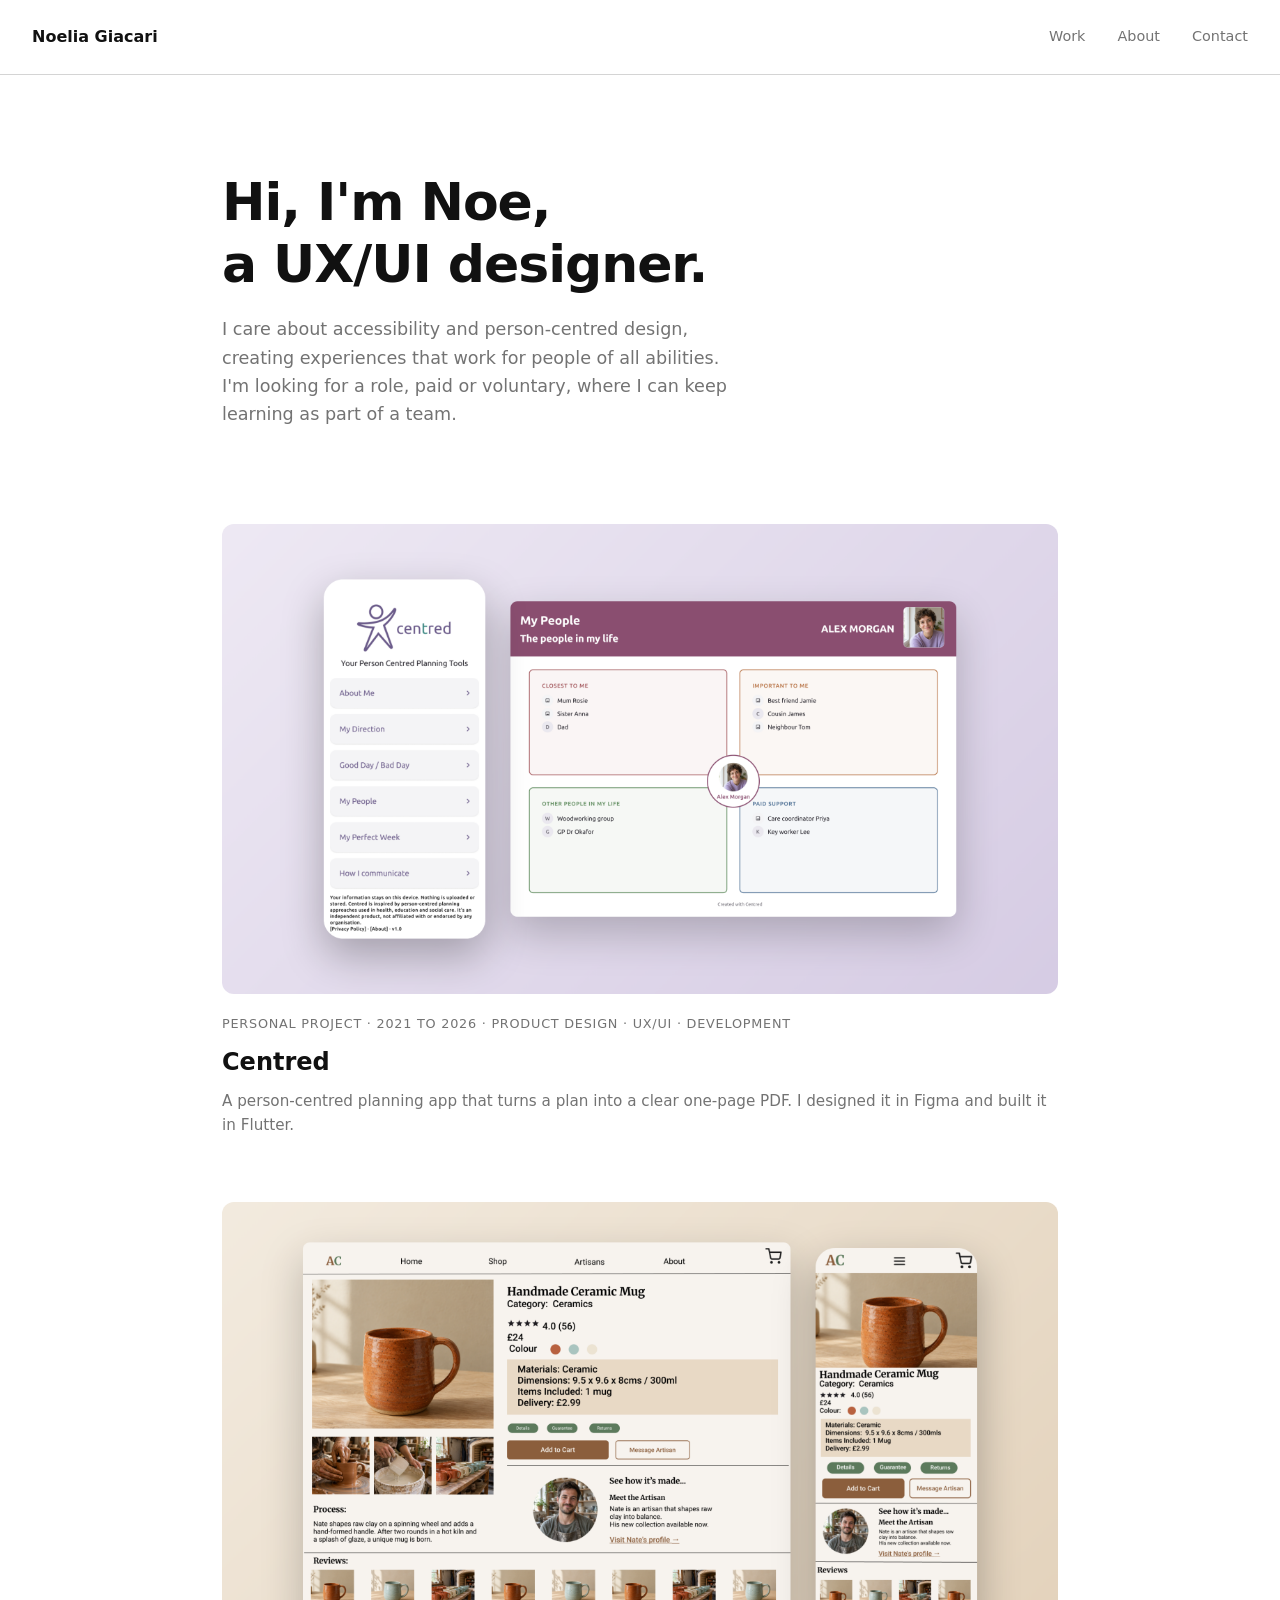
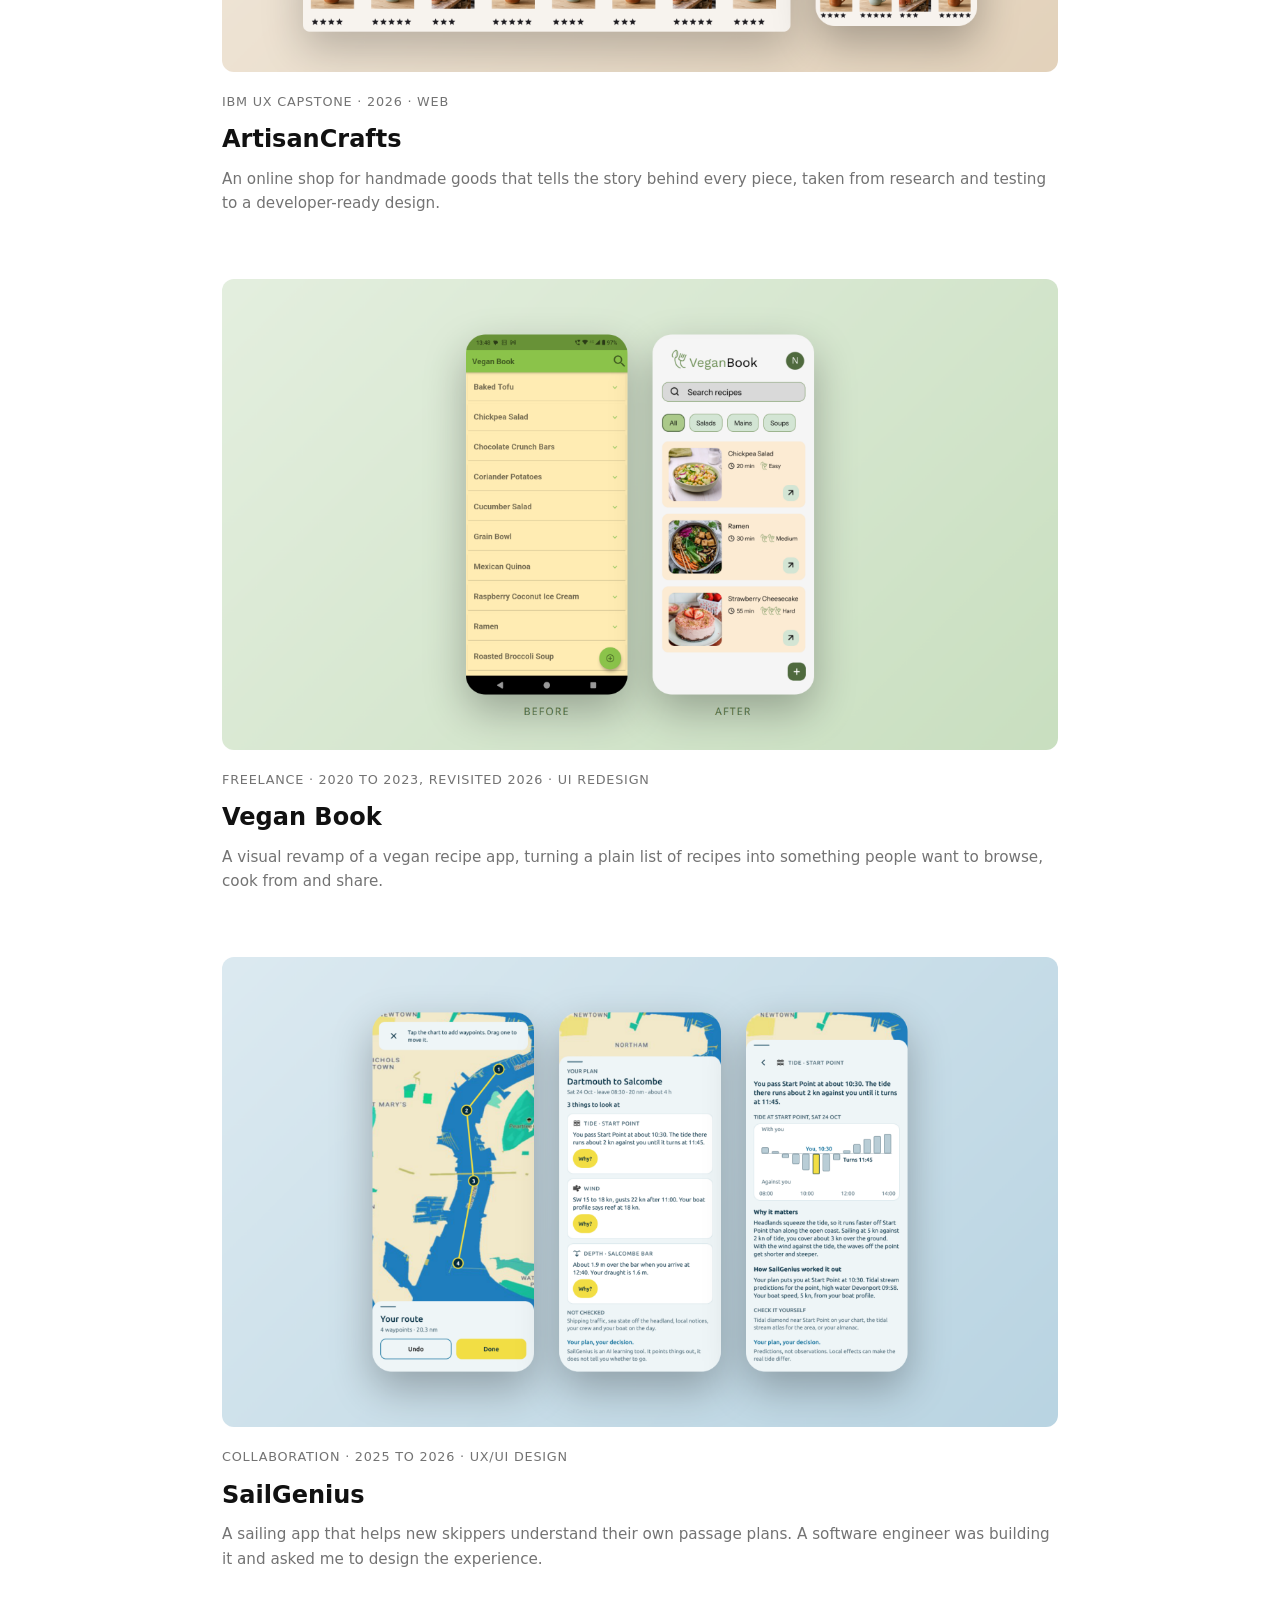
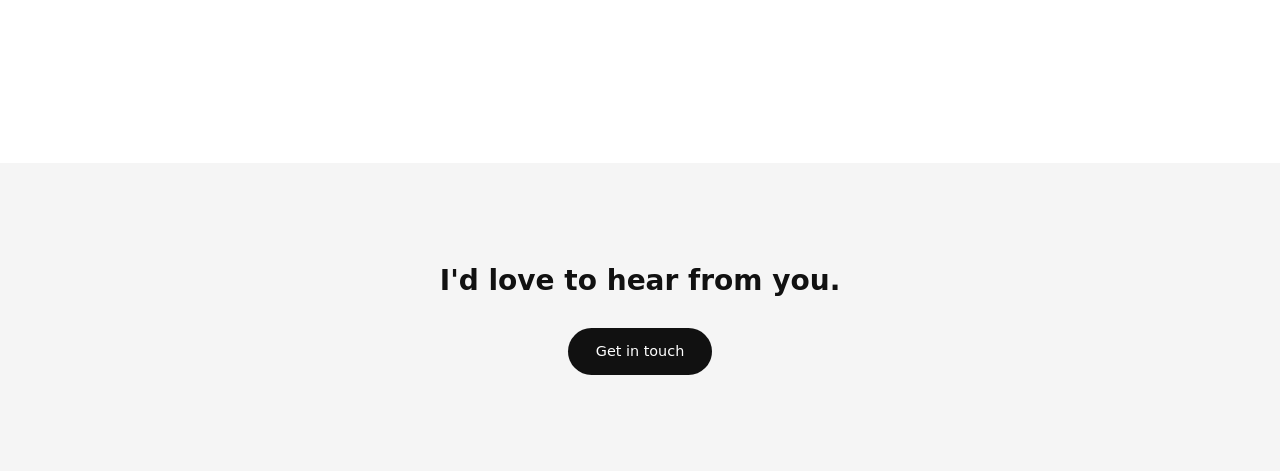
==== index.html @ a6a427f9 "Portfolio: Centred, ArtisanCrafts, Vegan Book, SailGenius and About" ====
<!DOCTYPE html>
<html lang="en">
<head>
  <meta charset="UTF-8" />
  <meta name="viewport" content="width=device-width, initial-scale=1.0" />
  <title>Noelia Giacari · UX/UI Designer</title>
  <link rel="stylesheet" href="style.css" />
</head>
<body>

  <!-- NAV -->
  <nav>
    <a href="index.html" class="nav-logo">Noelia Giacari</a>
    <div class="nav-links">
      <a href="index.html">Work</a>
      <a href="about.html">About</a>
      <a href="mailto:ngiacari@gmail.com">Contact</a>
    </div>
  </nav>

  <!-- HERO -->
  <section class="hero">
    <h1>Hi, I'm Noe,<br>a UX/UI designer.</h1>
    <p>I care about accessibility and person-centred design, creating experiences that work for people of all abilities. I'm looking for a role, paid or voluntary, where I can keep learning as part of a team.</p>
  </section>

  <!-- CASE STUDIES
       One card per project, in the order they appear on the page.
       To reorder, move a whole <div class="case-card"> ... </div> block. -->
  <section class="work">

    <!-- 1. Centred (personal project) -->
    <div class="case-card">
      <a href="centred.html">
        <img class="case-img" src="images/covers/centred.png" alt="Centred Home screen and My People PDF" />
        <div class="case-info">
          <span class="tag">Personal project · 2021 to 2026 · Product Design · UX/UI · Development</span>
          <h2>Centred</h2>
          <p>A person-centred planning app that turns a plan into a clear one-page PDF. I designed it in Figma and built it in Flutter.</p>
        </div>
      </a>
    </div>

    <!-- 2. ArtisanCrafts (IBM UX capstone) -->
    <div class="case-card">
      <a href="artisancrafts.html">
        <img class="case-img" src="images/covers/artisancrafts.png" alt="ArtisanCrafts product page for a handmade mug, on desktop and mobile" />
        <div class="case-info">
          <span class="tag">IBM UX Capstone · 2026 · Web</span>
          <h2>ArtisanCrafts</h2>
          <p>An online shop for handmade goods that tells the story behind every piece, taken from research and testing to a developer-ready design.</p>
        </div>
      </a>
    </div>

    <!-- 3. Vegan Book (freelance) -->
    <div class="case-card">
      <a href="vegan-book.html">
        <img class="case-img" src="images/covers/vegan-book.png" alt="Vegan Book home screen before and after the redesign" />
        <div class="case-info">
          <span class="tag">Freelance · 2020 to 2023, revisited 2026 · UI Redesign</span>
          <h2>Vegan Book</h2>
          <p>A visual revamp of a vegan recipe app, turning a plain list of recipes into something people want to browse, cook from and share.</p>
        </div>
      </a>
    </div>

    <!-- 4. SailGenius (collaboration) -->
    <div class="case-card">
      <a href="sailgenius.html">
        <img class="case-img" src="images/covers/sailgenius.png" alt="SailGenius screens: drawing a route, findings and the Why? screen for the tide" />
        <div class="case-info">
          <span class="tag">Collaboration · 2025 to 2026 · UX/UI Design</span>
          <h2>SailGenius</h2>
          <p>A sailing app that helps new skippers understand their own passage plans. A software engineer was building it and asked me to design the experience.</p>
        </div>
      </a>
    </div>

  </section>

  <!-- CONTACT CTA -->
  <section class="cta">
    <h2>I'd love to hear from you.</h2>
    <a href="mailto:ngiacari@gmail.com" class="btn">Get in touch</a>
  </section>

</body>
</html>
---- style.css ----
/* ─── RESET & BASE ─────────────────────────────────────────── */
*, *::before, *::after {
  box-sizing: border-box;
  margin: 0;
  padding: 0;
}

:root {
  --black: #111111;
  --white: #ffffff;
  --gray-100: #f5f5f5;
  --gray-300: #d4d4d4;
  --gray-500: #737373;
  --accent: #111111;

  --font-sans: 'Inter', system-ui, -apple-system, sans-serif;
  --max-width: 900px;
  --section-gap: 6rem;
}

html {
  font-size: 16px;
  scroll-behavior: smooth;
}

body {
  font-family: var(--font-sans);
  color: var(--black);
  background: var(--white);
  line-height: 1.6;
}

a {
  color: inherit;
  text-decoration: none;
}

ul {
  padding-left: 1.25rem;
}

li {
  margin-bottom: 0.4rem;
}

/* ─── NAV ───────────────────────────────────────────────────── */
nav {
  display: flex;
  justify-content: space-between;
  align-items: center;
  padding: 1.5rem 2rem;
  border-bottom: 1px solid var(--gray-300);
  position: sticky;
  top: 0;
  background: var(--white);
  z-index: 100;
}

.nav-logo {
  font-weight: 600;
  font-size: 1rem;
}

.nav-links {
  display: flex;
  gap: 2rem;
  font-size: 0.9rem;
  color: var(--gray-500);
}

.nav-links a:hover {
  color: var(--black);
}

/* ─── HOMEPAGE HERO ─────────────────────────────────────────── */
.hero {
  max-width: var(--max-width);
  margin: 0 auto;
  padding: 6rem 2rem 4rem;
}

.hero h1 {
  font-size: clamp(2rem, 5vw, 3.25rem);
  font-weight: 600;
  line-height: 1.2;
  letter-spacing: -0.02em;
  margin-bottom: 1.25rem;
}

.hero p {
  font-size: 1.1rem;
  color: var(--gray-500);
  max-width: 520px;
}

/* ─── WORK / CASE CARDS ─────────────────────────────────────── */
.work {
  max-width: var(--max-width);
  margin: 0 auto;
  padding: 2rem 2rem 8rem;
  display: flex;
  flex-direction: column;
  gap: 4rem;
}

.case-card a {
  display: block;
}

.case-card a:hover .case-img {
  opacity: 0.85;
}

.case-img {
  display: block;
  width: 100%;
  height: auto;
  object-fit: cover;
  aspect-ratio: 16 / 9;
  border-radius: 12px;
  transition: opacity 0.2s;
  margin-bottom: 1.25rem;
}

.case-info .tag {
  font-size: 0.8rem;
  color: var(--gray-500);
  text-transform: uppercase;
  letter-spacing: 0.06em;
  display: block;
  margin-bottom: 0.5rem;
}

.case-info h2 {
  font-size: 1.5rem;
  font-weight: 600;
  margin-bottom: 0.5rem;
}

.case-info p {
  color: var(--gray-500);
  font-size: 0.95rem;
}

/* ─── PLACEHOLDER IMAGES ────────────────────────────────────── */
.placeholder-img {
  background: var(--gray-100);
  border-radius: 10px;
  display: flex;
  align-items: center;
  justify-content: center;
  position: relative;
  overflow: hidden;
}

.placeholder-img.large {
  aspect-ratio: 16 / 8;
  width: 100%;
}

.placeholder-img:not(.large) {
  aspect-ratio: 16 / 9;
  width: 100%;
}

.img-label {
  font-size: 0.8rem;
  color: var(--gray-500);
  position: absolute;
  bottom: 0.75rem;
  left: 0.75rem;
  background: var(--white);
  padding: 0.2rem 0.5rem;
  border-radius: 4px;
}

/* ─── CASE STUDY HERO ───────────────────────────────────────── */
.cs-hero {
  max-width: var(--max-width);
  margin: 0 auto;
  padding: 4rem 2rem 2rem;
}

.cs-hero-text {
  margin-bottom: 2.5rem;
}

.cs-hero-text h1 {
  font-size: clamp(1.75rem, 4vw, 2.75rem);
  font-weight: 600;
  letter-spacing: -0.02em;
  line-height: 1.2;
  margin: 0.75rem 0 1rem;
}

.cs-subtitle {
  font-size: 1.05rem;
  color: var(--gray-500);
  max-width: 560px;
}

/* Small italic line under a case study title, e.g. "Working title" */
.cs-note {
  font-size: 0.9rem;
  font-style: italic;
  color: var(--gray-500);
  margin: -0.25rem 0 0.75rem;
}

.cs-hero-img {
  width: 100%;
  aspect-ratio: 16 / 8;
}

/* ─── METADATA BAR ──────────────────────────────────────────── */
.cs-meta {
  max-width: var(--max-width);
  margin: 2.5rem auto;
  padding: 1.5rem 2rem;
  border-top: 1px solid var(--gray-300);
  border-bottom: 1px solid var(--gray-300);
  display: flex;
  gap: 3rem;
  flex-wrap: wrap;
}

.meta-item {
  display: flex;
  flex-direction: column;
  gap: 0.2rem;
}

.meta-label {
  font-size: 0.75rem;
  text-transform: uppercase;
  letter-spacing: 0.06em;
  color: var(--gray-500);
}

.meta-value {
  font-size: 0.9rem;
  font-weight: 500;
}

/* ─── CASE STUDY CONTENT ────────────────────────────────────── */
.cs-content {
  max-width: var(--max-width);
  margin: 0 auto;
  padding: 2rem 2rem 4rem;
}

.cs-section {
  display: grid;
  grid-template-columns: 180px 1fr;
  gap: 2rem;
  padding: var(--section-gap) 0;
  border-top: 1px solid var(--gray-300);
}

.cs-section-label {
  padding-top: 0.2rem;
}

.cs-section-label span {
  font-size: 0.75rem;
  color: var(--gray-500);
  display: block;
  margin-bottom: 0.4rem;
}

.cs-section-label h2 {
  font-size: 1rem;
  font-weight: 600;
  position: sticky;
  top: 5rem;
}

.cs-section-body {
  display: flex;
  flex-direction: column;
  gap: 2.5rem;
}

.cs-block h3 {
  font-size: 1rem;
  font-weight: 600;
  margin-bottom: 0.75rem;
}

.cs-block p,
.cs-block li {
  font-size: 0.95rem;
  color: var(--gray-500);
  line-height: 1.75;
}

/* ─── CASE STUDY EXTRAS (ArtisanCrafts) ───────────────────────── */
.cs-block ul {
  padding-left: 1.2rem;
  margin-top: 0.5rem;
}
.cs-block li + li {
  margin-top: 0.35rem;
}
/* Two images side by side at full width (the .pair version is narrower) */
.cs-img-grid.wide img {
  border: 1px solid var(--gray-300);
}
/* A highlighted note, e.g. about simulated research */
.cs-callout {
  background: var(--gray-100);
  border-left: 3px solid var(--black);
  border-radius: 6px;
  padding: 1rem 1.25rem;
  font-size: 0.92rem;
  line-height: 1.7;
  color: var(--gray-500);
  margin-bottom: 2rem;
}
.cs-callout strong { color: var(--black); }
/* Persona: two short lists side by side */
.cs-persona {
  display: grid;
  grid-template-columns: 1fr 1fr;
  gap: 1.5rem;
  border: 1px solid var(--gray-300);
  border-radius: 10px;
  padding: 1.25rem 1.5rem;
  margin-top: 1rem;
}
.cs-persona h4 {
  font-size: 0.85rem;
  text-transform: uppercase;
  letter-spacing: 0.05em;
  margin-bottom: 0.25rem;
}
.cs-persona ul { margin-top: 0.25rem; }
/* A user quote */
.cs-block p.cs-quote {
  font-style: italic;
  border-left: 3px solid var(--gray-300);
  padding-left: 1rem;
  margin-top: 1rem;
}
@media (max-width: 640px) {
  .cs-persona { grid-template-columns: 1fr; }
}

 ─────────────────────────────────────────── */
.insight-cards {
  display: grid;
  grid-template-columns: repeat(auto-fit, minmax(200px, 1fr));
  gap: 1rem;
  margin-top: 0.75rem;
}

.insight-card {
  background: var(--gray-100);
  border-radius: 10px;
  padding: 1.25rem;
}

.insight-number {
  font-size: 0.75rem;
  font-weight: 600;
  color: var(--gray-500);
  display: block;
  margin-bottom: 0.5rem;
}

.insight-card p {
  font-size: 0.9rem !important;
  color: var(--black) !important;
}

/* ─── IMAGES INSIDE CASE STUDY ──────────────────────────────── */
.cs-img-full {
  width: 100%;
  aspect-ratio: 16 / 9;
  margin-top: 0.5rem;
}

.cs-img-grid {
  display: grid;
  grid-template-columns: 1fr 1fr;
  gap: 1rem;
  margin-top: 0.75rem;
}

.cs-img-grid img,
.cs-screens img,
.cs-img-full-real {
  width: 100%;
  height: auto;
  display: block;
  border-radius: 10px;
}

.cs-img-full-real {
  border: 1px solid var(--gray-300);
  margin-top: 0.5rem;
}

/* Row of phone screens */
.cs-screens {
  display: grid;
  grid-template-columns: repeat(4, 1fr);
  gap: 1rem;
  margin-top: 0.75rem;
}

.cs-screens img {
  border: 1px solid var(--gray-300);
}

.cs-screens.three {
  grid-template-columns: repeat(3, 1fr);
}

.cs-hero .cs-screens {
  margin-top: 0;
}

/* Before / after pair of phone screens */
.cs-img-grid.pair {
  max-width: 520px;
}

.cs-img-grid figure {
  margin: 0;
}

.cs-img-grid figcaption {
  font-size: 0.8rem;
  color: var(--gray-500);
  margin-top: 0.4rem;
}

.cs-img-grid.pair img {
  border: 1px solid var(--gray-300);
}

.img-caption {
  font-size: 0.8rem !important;
  color: var(--gray-500) !important;
  margin-top: 0.5rem;
}

/* ─── RESULTS GRID ──────────────────────────────────────────── */
.results-grid {
  display: grid;
  grid-template-columns: repeat(auto-fit, minmax(160px, 1fr));
  gap: 1rem;
  margin-bottom: 1.5rem;
}

.result-item {
  display: flex;
  flex-direction: column;
  gap: 0.3rem;
  padding: 1.25rem;
  border: 1px solid var(--gray-300);
  border-radius: 10px;
}

.result-stat {
  font-size: 2rem;
  font-weight: 700;
  letter-spacing: -0.02em;
}

.result-desc {
  font-size: 0.8rem;
  color: var(--gray-500);
}

/* ─── CASE STUDY NAVIGATION ─────────────────────────────────── */
.cs-nav {
  max-width: var(--max-width);
  margin: 0 auto;
  padding: 2rem;
  display: flex;
  justify-content: space-between;
  border-top: 1px solid var(--gray-300);
  font-size: 0.9rem;
}

.cs-nav-link:hover {
  text-decoration: underline;
}

/* ─── CTA ───────────────────────────────────────────────────── */
.cta {
  text-align: center;
  padding: 6rem 2rem;
  background: var(--gray-100);
  margin-top: 4rem;
}

.cta h2 {
  font-size: 1.75rem;
  font-weight: 600;
  margin-bottom: 1.5rem;
}

.btn {
  display: inline-block;
  padding: 0.75rem 1.75rem;
  background: var(--black);
  color: var(--white);
  border-radius: 100px;
  font-size: 0.9rem;
  font-weight: 500;
  transition: opacity 0.2s;
}

.btn:hover {
  opacity: 0.8;
}

/* ─── TAG ───────────────────────────────────────────────────── */
.tag {
  font-size: 0.78rem;
  color: var(--gray-500);
  text-transform: uppercase;
  letter-spacing: 0.06em;
}

/* ─── ABOUT ─────────────────────────────────────────────────── */
.about {
  max-width: var(--max-width);
  margin: 0 auto;
  padding: 6rem 2rem 8rem;
  display: grid;
  grid-template-columns: 280px 1fr;
  gap: 4rem;
  align-items: start;
}

.about-img {
  width: 100%;
  aspect-ratio: 3 / 4;
  border-radius: 12px;
  position: sticky;
  top: 5rem;
}

.about-text h1 {
  font-size: 2rem;
  font-weight: 600;
  letter-spacing: -0.02em;
  margin-bottom: 1.25rem;
}

.about-text p {
  font-size: 1rem;
  color: var(--gray-500);
  line-height: 1.8;
  max-width: 520px;
}

.about-text p + p {
  margin-top: 1rem;
}

img.about-img {
  object-fit: cover;
  object-position: center 25%;
  height: auto;
}

.about-links {
  display: flex;
  gap: 1.5rem;
  margin-top: 2rem;
}

.about-links a {
  font-size: 0.9rem;
  font-weight: 500;
  border-bottom: 1px solid var(--black);
  padding-bottom: 0.1rem;
}

.about-links a:hover {
  color: var(--gray-500);
  border-color: var(--gray-500);
}

/* ─── RESPONSIVE ────────────────────────────────────────────── */
@media (max-width: 640px) {
  .cs-section {
    grid-template-columns: 1fr;
    gap: 1rem;
  }

  .cs-section-label h2 {
    position: static;
  }

  .cs-meta {
    gap: 1.5rem;
  }

  .cs-screens {
    grid-template-columns: 1fr 1fr;
  }

  .cs-img-grid:not(.pair) {
    grid-template-columns: 1fr;
  }

  .results-grid {
    grid-template-columns: 1fr 1fr;
  }

  .about {
    grid-template-columns: 1fr;
    gap: 2rem;
    padding: 3rem 1.25rem 5rem;
  }

  .about-img {
    position: static;
    aspect-ratio: 4 / 3;
  }

  nav {
    padding: 1rem 1.25rem;
  }

  .nav-links {
    gap: 1.25rem;
  }
}
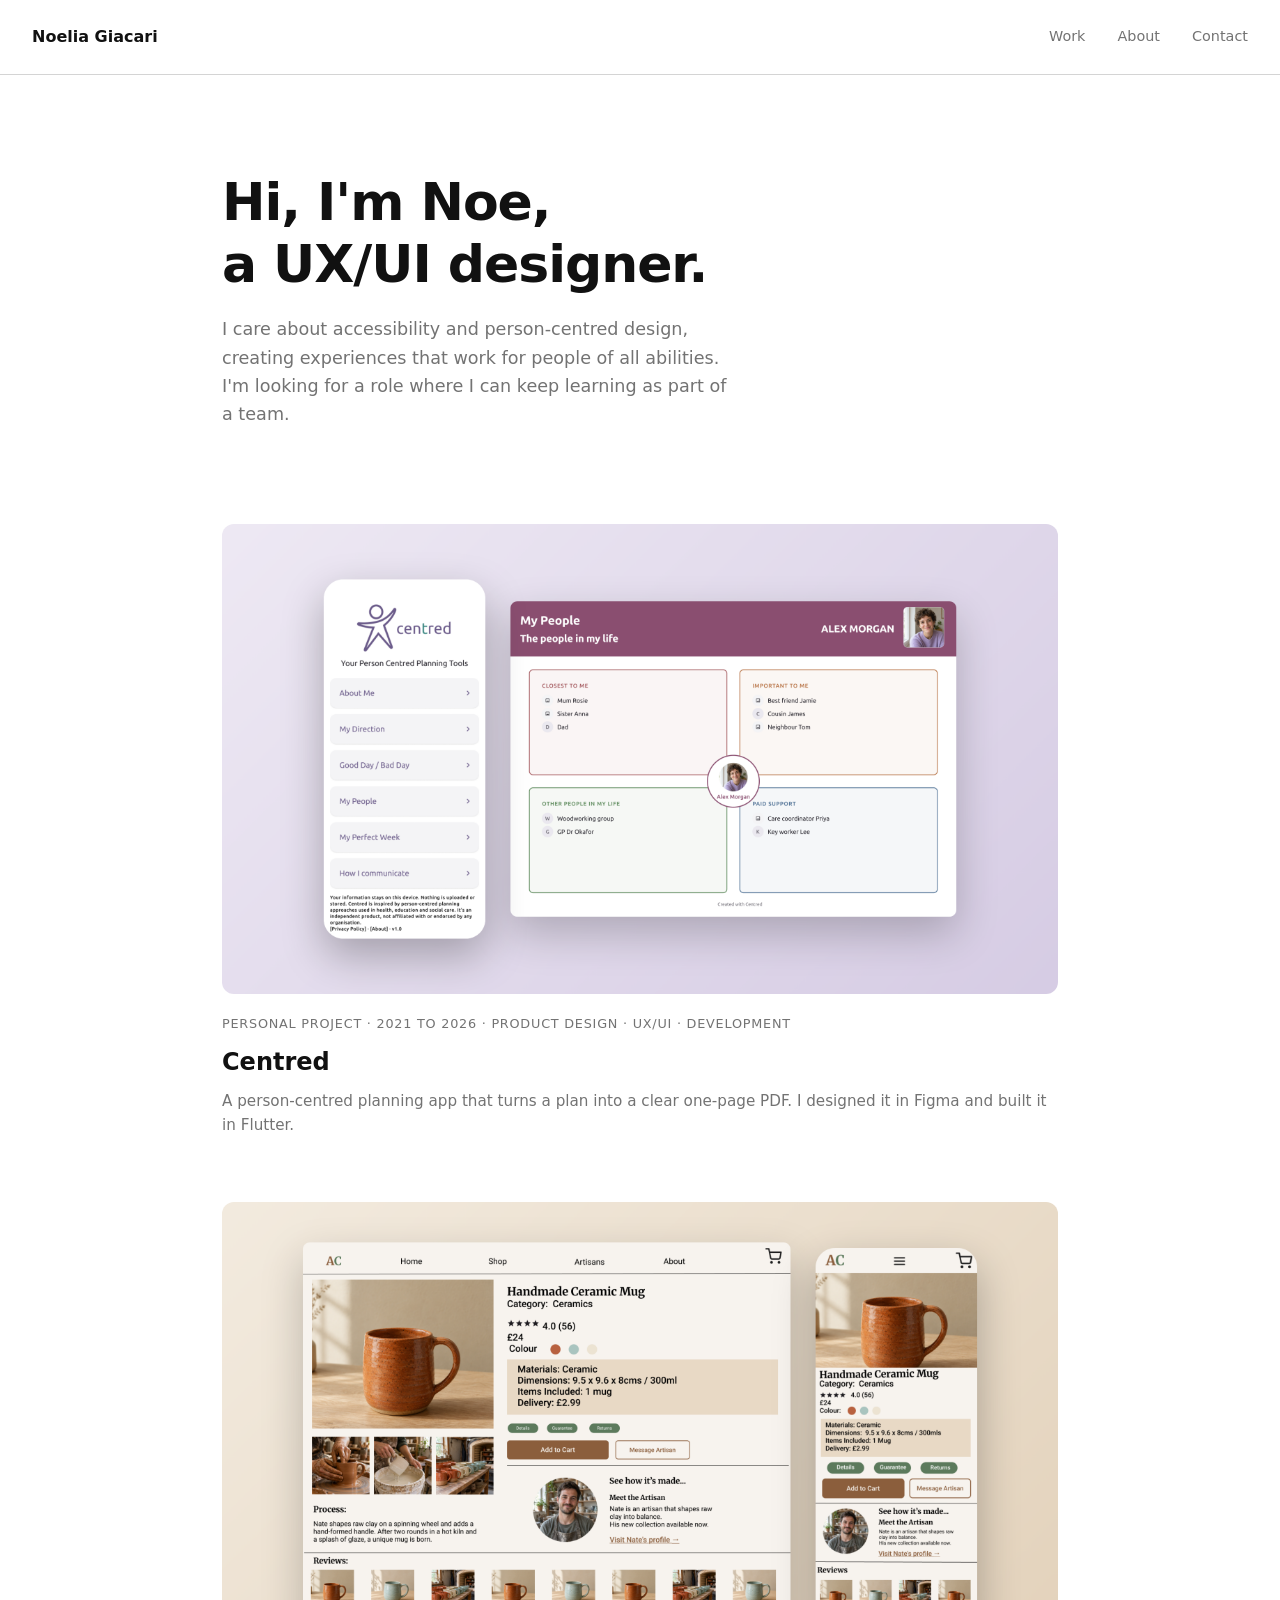
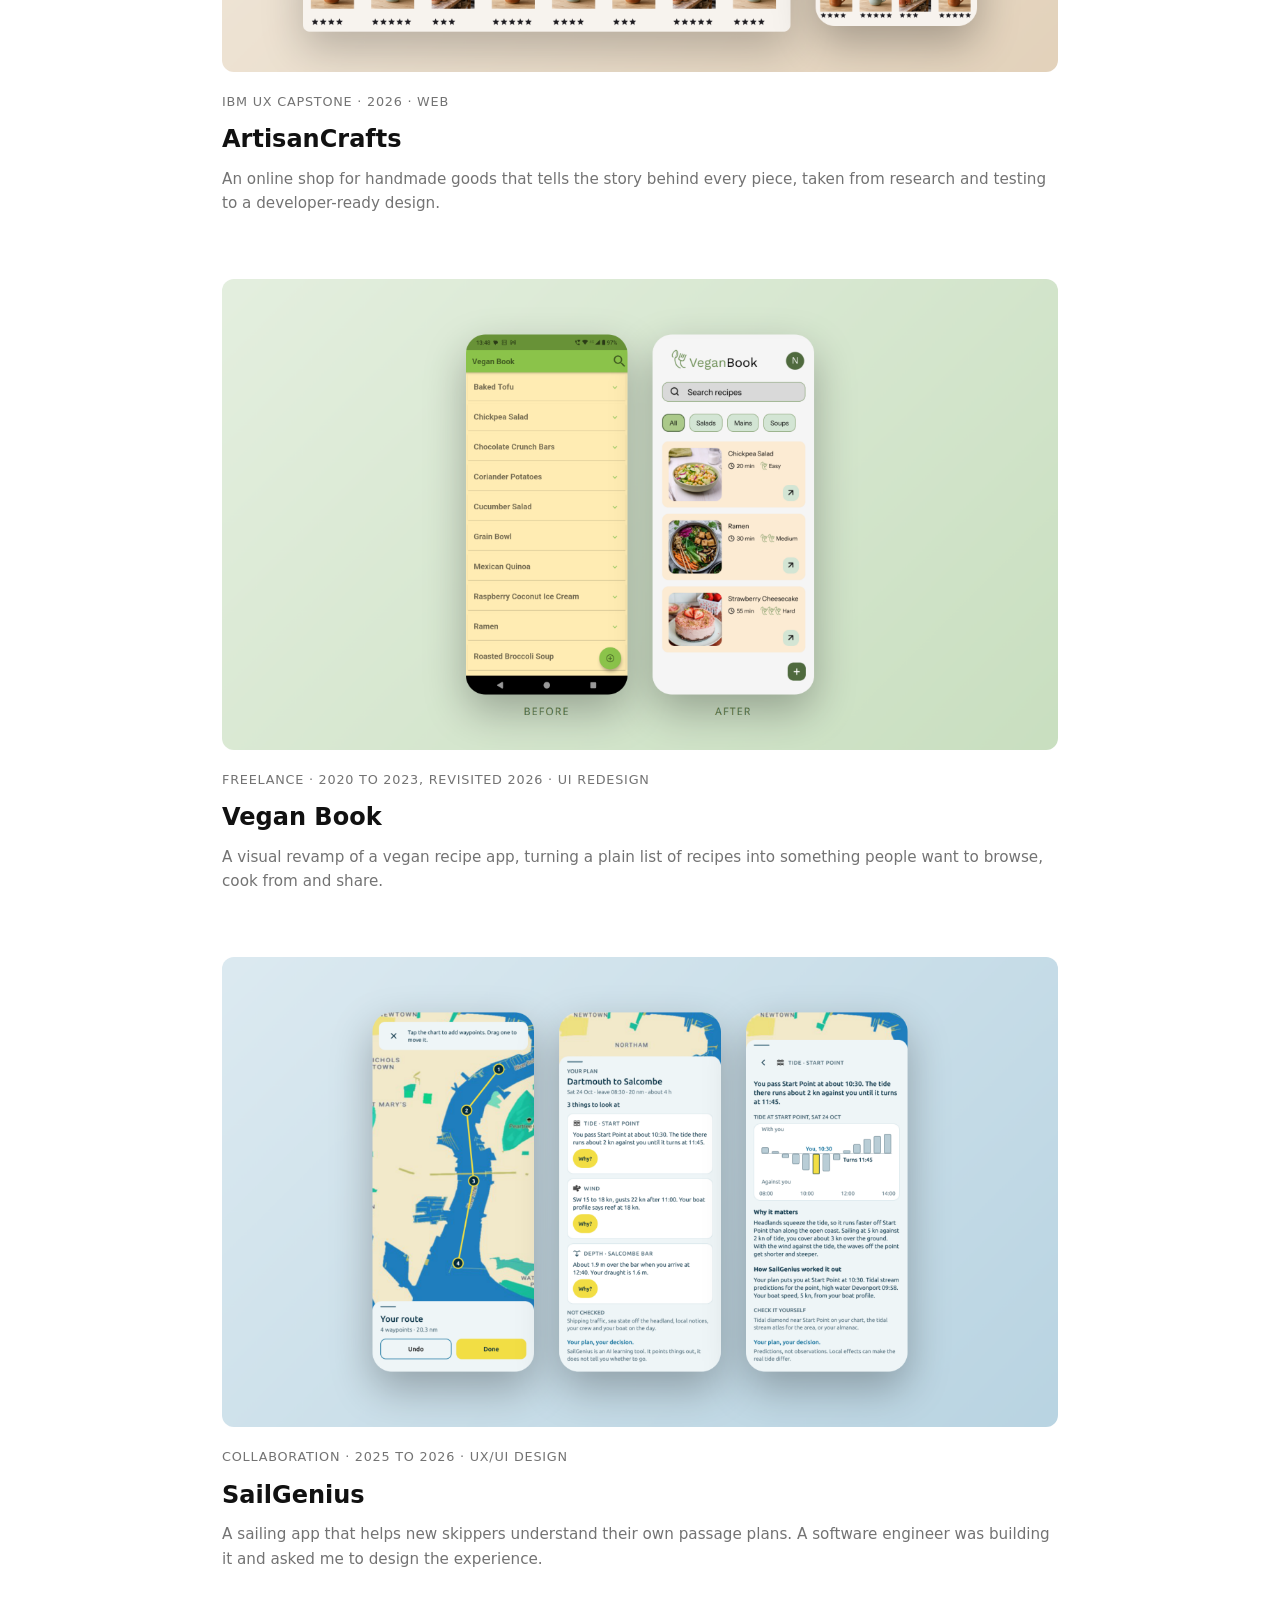
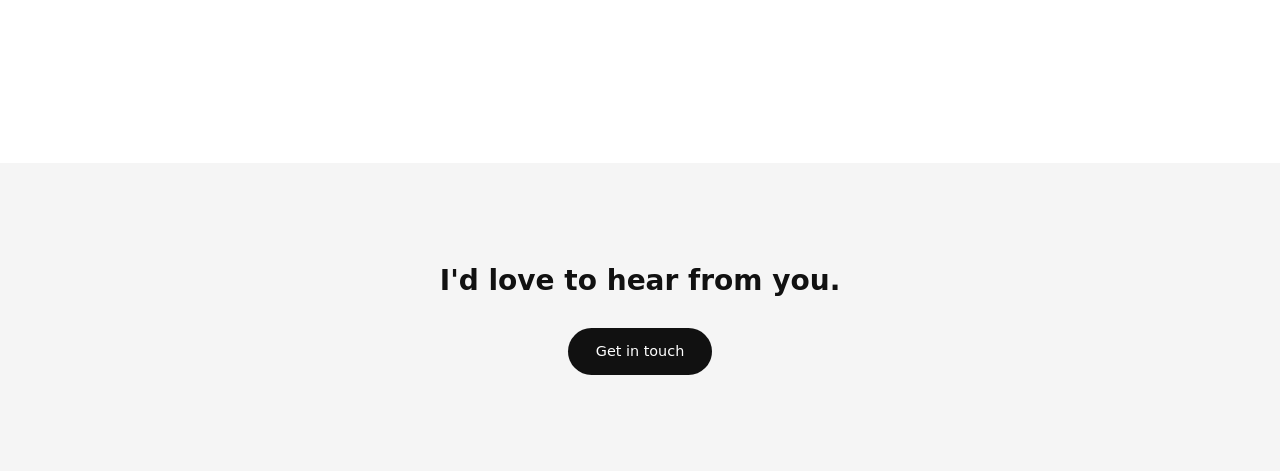
==== commit 2197b0c2: "Home and About: remove "paid or voluntary"" ====
--- a/index.html
+++ b/index.html
@@ -21,7 +21,7 @@
   <!-- HERO -->
   <section class="hero">
     <h1>Hi, I'm Noe,<br>a UX/UI designer.</h1>
-    <p>I care about accessibility and person-centred design, creating experiences that work for people of all abilities. I'm looking for a role, paid or voluntary, where I can keep learning as part of a team.</p>
+    <p>I care about accessibility and person-centred design, creating experiences that work for people of all abilities. I'm looking for a role where I can keep learning as part of a team.</p>
   </section>
 
   <!-- CASE STUDIES
